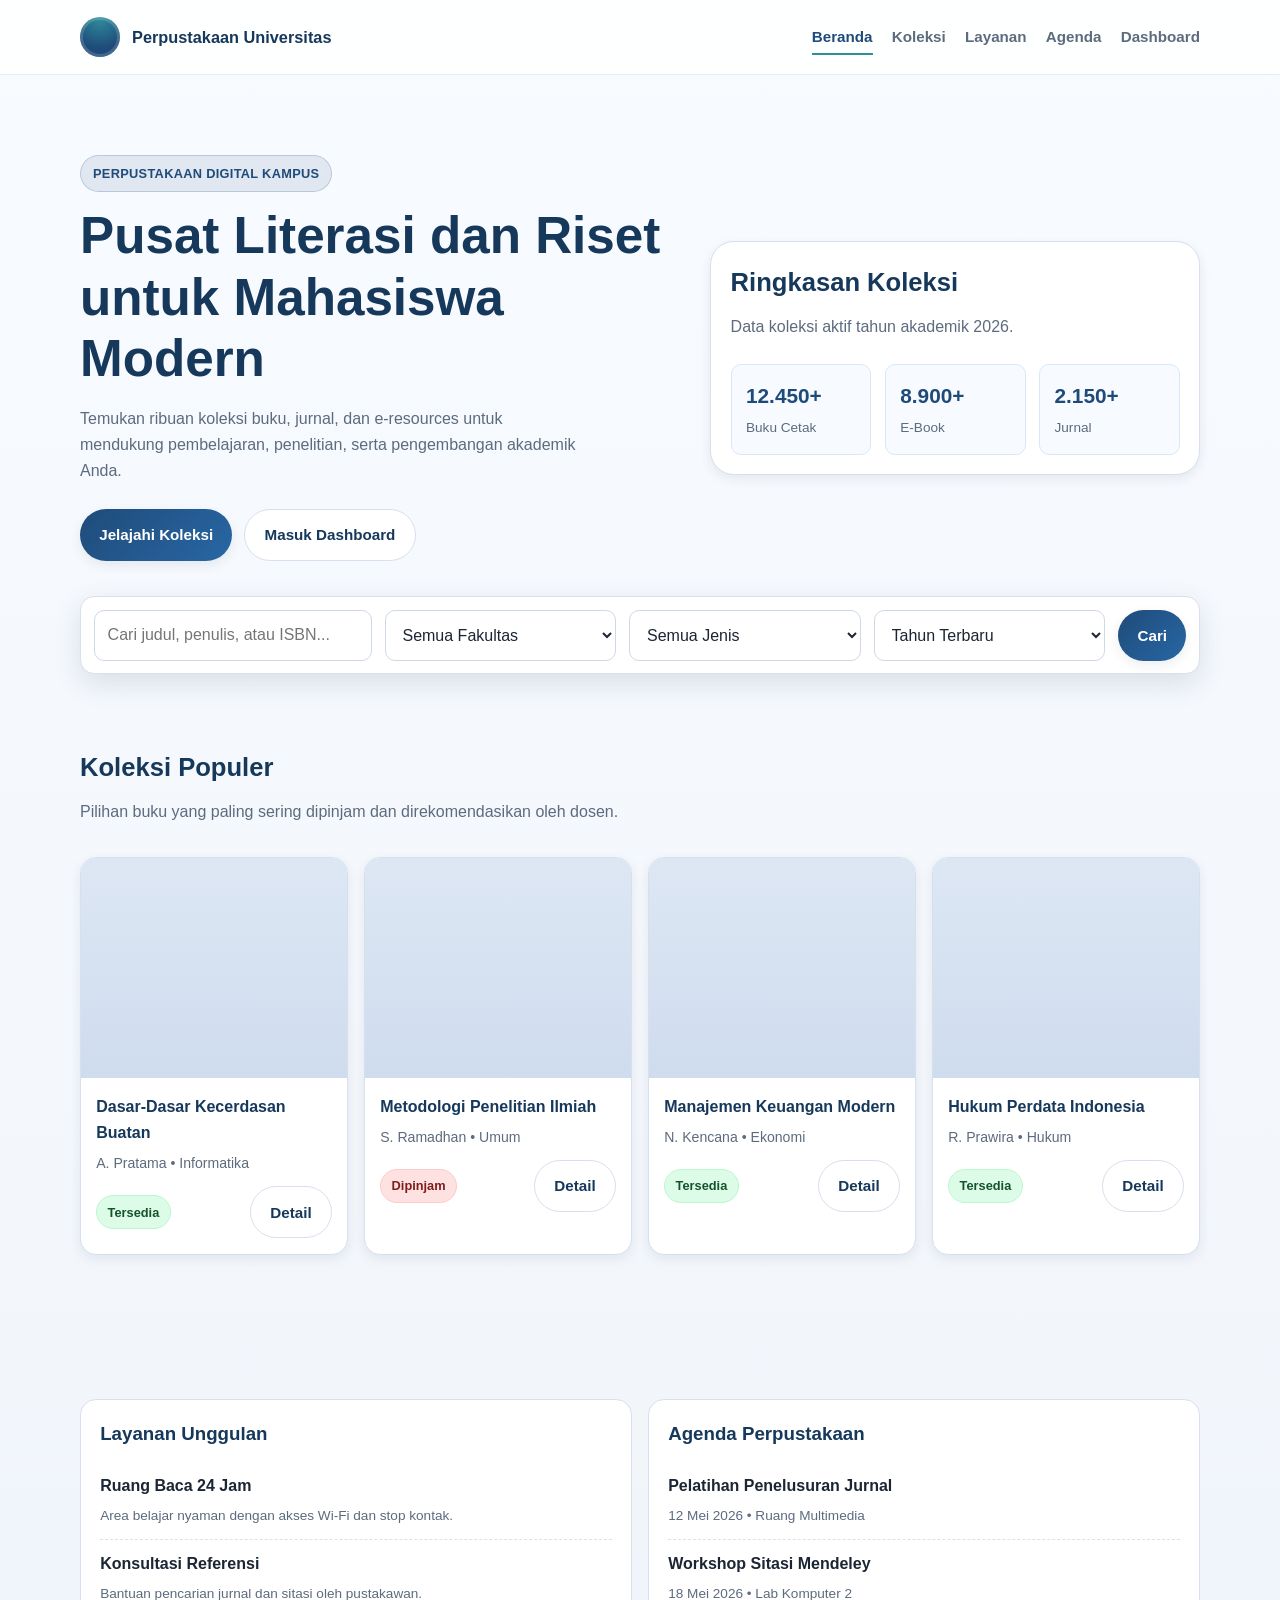
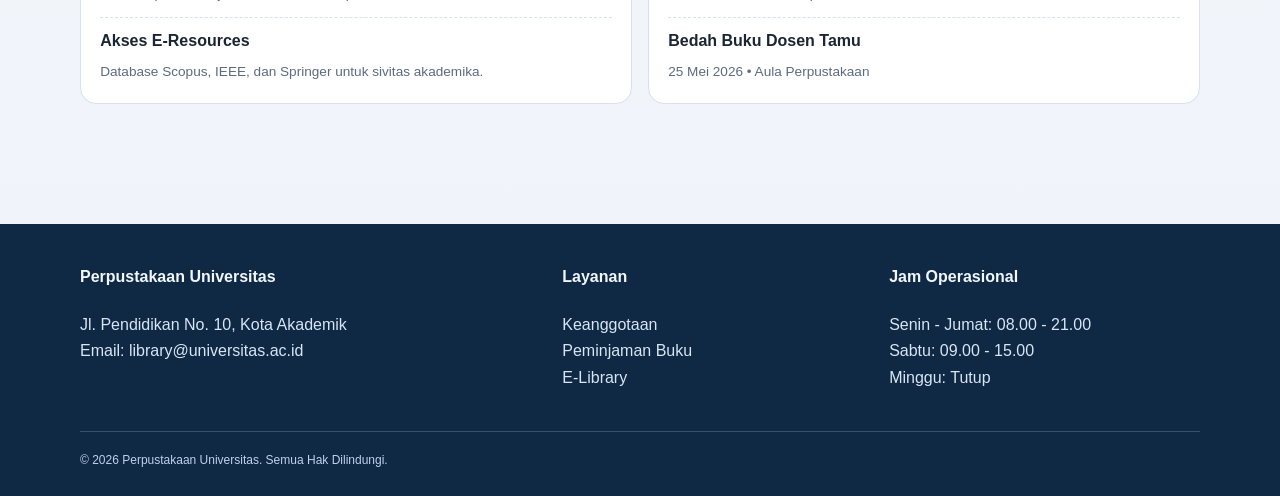
==== index.html @ 9206d067 "dashboard update, index dan style" ====
<!DOCTYPE html>
<html lang="id">
  <head>
    <meta charset="UTF-8" />
    <meta name="viewport" content="width=device-width, initial-scale=1.0" />
    <title>Perpustakaan Universitas - Beranda</title>
    <link rel="stylesheet" href="style.css" />
  </head>
  <body>
    <header class="navbar">
      <div class="container navbar-inner">
        <a href="index.html" class="brand">
          <span class="brand-logo"></span>
          <span>Perpustakaan Universitas</span>
        </a>
        <nav class="nav-links">
          <a class="active" href="index.html">Beranda</a>
          <a href="#koleksi">Koleksi</a>
          <a href="#layanan">Layanan</a>
          <a href="#agenda">Agenda</a>
          <a href="dashboard.html">Dashboard</a>
        </nav>
      </div>
    </header>

    <main>
      <section class="hero">
        <div class="container hero-grid">
          <div>
            <span class="badge">Perpustakaan Digital Kampus</span>
            <h1>Pusat Literasi dan Riset untuk Mahasiswa Modern</h1>
            <p>
              Temukan ribuan koleksi buku, jurnal, dan e-resources untuk mendukung
              pembelajaran, penelitian, serta pengembangan akademik Anda.
            </p>
            <div class="hero-cta">
              <a class="btn btn-primary" href="#koleksi">Jelajahi Koleksi</a>
              <a class="btn btn-secondary" href="dashboard.html">Masuk Dashboard</a>
            </div>
          </div>
          <div class="hero-card">
            <h3 class="section-title">Ringkasan Koleksi</h3>
            <p class="section-subtitle">Data koleksi aktif tahun akademik 2026.</p>
            <div class="stats">
              <div class="stat-item">
                <h4>12.450+</h4>
                <p>Buku Cetak</p>
              </div>
              <div class="stat-item">
                <h4>8.900+</h4>
                <p>E-Book</p>
              </div>
              <div class="stat-item">
                <h4>2.150+</h4>
                <p>Jurnal</p>
              </div>
            </div>
          </div>
        </div>
      </section>

      <section class="search-bar">
        <div class="container">
          <form class="search-panel">
            <input class="input" type="text" placeholder="Cari judul, penulis, atau ISBN..." />
            <select class="select">
              <option>Semua Fakultas</option>
              <option>Teknik</option>
              <option>Ekonomi</option>
              <option>Hukum</option>
            </select>
            <select class="select">
              <option>Semua Jenis</option>
              <option>Buku</option>
              <option>Jurnal</option>
              <option>Skripsi</option>
            </select>
            <select class="select">
              <option>Tahun Terbaru</option>
              <option>2026</option>
              <option>2025</option>
              <option>2024</option>
            </select>
            <button class="btn btn-primary" type="button">Cari</button>
          </form>
        </div>
      </section>

      <section id="koleksi" class="section">
        <div class="container">
          <h2 class="section-title">Koleksi Populer</h2>
          <p class="section-subtitle">
            Pilihan buku yang paling sering dipinjam dan direkomendasikan oleh dosen.
          </p>
          <div class="books-grid">
            <article class="book-card">
              <div class="book-cover"></div>
              <div class="book-body">
                <h3 class="book-title">Dasar-Dasar Kecerdasan Buatan</h3>
                <p class="book-meta">A. Pratama • Informatika</p>
                <div class="book-footer">
                  <span class="availability">Tersedia</span>
                  <a href="#" class="btn btn-secondary">Detail</a>
                </div>
              </div>
            </article>

            <article class="book-card">
              <div class="book-cover"></div>
              <div class="book-body">
                <h3 class="book-title">Metodologi Penelitian Ilmiah</h3>
                <p class="book-meta">S. Ramadhan • Umum</p>
                <div class="book-footer">
                  <span class="availability unavailable">Dipinjam</span>
                  <a href="#" class="btn btn-secondary">Detail</a>
                </div>
              </div>
            </article>

            <article class="book-card">
              <div class="book-cover"></div>
              <div class="book-body">
                <h3 class="book-title">Manajemen Keuangan Modern</h3>
                <p class="book-meta">N. Kencana • Ekonomi</p>
                <div class="book-footer">
                  <span class="availability">Tersedia</span>
                  <a href="#" class="btn btn-secondary">Detail</a>
                </div>
              </div>
            </article>

            <article class="book-card">
              <div class="book-cover"></div>
              <div class="book-body">
                <h3 class="book-title">Hukum Perdata Indonesia</h3>
                <p class="book-meta">R. Prawira • Hukum</p>
                <div class="book-footer">
                  <span class="availability">Tersedia</span>
                  <a href="#" class="btn btn-secondary">Detail</a>
                </div>
              </div>
            </article>
          </div>
        </div>
      </section>

      <section id="layanan" class="section">
        <div class="container panel-grid">
          <article class="panel">
            <h3>Layanan Unggulan</h3>
            <div class="announcement">
              <strong>Ruang Baca 24 Jam</strong>
              <span>Area belajar nyaman dengan akses Wi-Fi dan stop kontak.</span>
            </div>
            <div class="announcement">
              <strong>Konsultasi Referensi</strong>
              <span>Bantuan pencarian jurnal dan sitasi oleh pustakawan.</span>
            </div>
            <div class="announcement">
              <strong>Akses E-Resources</strong>
              <span>Database Scopus, IEEE, dan Springer untuk sivitas akademika.</span>
            </div>
          </article>
          <article id="agenda" class="panel">
            <h3>Agenda Perpustakaan</h3>
            <div class="announcement">
              <strong>Pelatihan Penelusuran Jurnal</strong>
              <span>12 Mei 2026 • Ruang Multimedia</span>
            </div>
            <div class="announcement">
              <strong>Workshop Sitasi Mendeley</strong>
              <span>18 Mei 2026 • Lab Komputer 2</span>
            </div>
            <div class="announcement">
              <strong>Bedah Buku Dosen Tamu</strong>
              <span>25 Mei 2026 • Aula Perpustakaan</span>
            </div>
          </article>
        </div>
      </section>
    </main>

    <footer class="footer">
      <div class="container footer-grid">
        <div>
          <h4>Perpustakaan Universitas</h4>
          <p>
            Jl. Pendidikan No. 10, Kota Akademik<br />
            Email: library@universitas.ac.id
          </p>
        </div>
        <div>
          <h4>Layanan</h4>
          <ul>
            <li><a href="#">Keanggotaan</a></li>
            <li><a href="#">Peminjaman Buku</a></li>
            <li><a href="#">E-Library</a></li>
          </ul>
        </div>
        <div>
          <h4>Jam Operasional</h4>
          <ul>
            <li>Senin - Jumat: 08.00 - 21.00</li>
            <li>Sabtu: 09.00 - 15.00</li>
            <li>Minggu: Tutup</li>
          </ul>
        </div>
      </div>
      <div class="container footer-bottom">
        <small>&copy; 2026 Perpustakaan Universitas. Semua Hak Dilindungi.</small>
      </div>
    </footer>
  </body>
</html>
---- style.css ----
/* =========================================
   University Library Website Theme
   Clean, calm, and modern design system
========================================= */

:root {
  --bg: #f4f7fb;
  --surface: #ffffff;
  --surface-soft: #eef3f9;
  --text: #1b2533;
  --text-muted: #5d6b7e;
  --primary: #1f4b7a;
  --primary-strong: #16385b;
  --accent: #2f8f9d;
  --highlight: #f0b429;
  --success: #2e7d32;
  --danger: #c62828;
  --border: #d7e0ec;
  --shadow-sm: 0 4px 12px rgba(19, 40, 64, 0.08);
  --shadow-md: 0 10px 28px rgba(19, 40, 64, 0.12);
  --radius-sm: 10px;
  --radius-md: 16px;
  --radius-lg: 24px;
  --container: 1120px;
  --spacing: 1rem;
  --font-main: "Inter", "Segoe UI", Roboto, "Helvetica Neue", Arial, sans-serif;
  --font-heading: "Poppins", "Segoe UI", sans-serif;
}

*,
*::before,
*::after {
  box-sizing: border-box;
}

html {
  scroll-behavior: smooth;
}

body {
  margin: 0;
  font-family: var(--font-main);
  color: var(--text);
  background: linear-gradient(180deg, #f8fbff 0%, #f3f7fc 55%, #eef3f9 100%);
  line-height: 1.65;
}

img {
  max-width: 100%;
  display: block;
}

a {
  color: inherit;
  text-decoration: none;
}

ul {
  margin: 0;
  padding: 0;
  list-style: none;
}

.container {
  width: min(100% - 2rem, var(--container));
  margin-inline: auto;
}

/* Utility */
.section {
  padding: 4.5rem 0;
}

.section-title {
  margin: 0 0 0.65rem;
  font-family: var(--font-heading);
  font-size: clamp(1.45rem, 2vw, 2rem);
  color: var(--primary-strong);
}

.section-subtitle {
  margin: 0 0 2rem;
  color: var(--text-muted);
  max-width: 65ch;
}

.badge {
  display: inline-flex;
  align-items: center;
  gap: 0.35rem;
  font-size: 0.8rem;
  font-weight: 700;
  letter-spacing: 0.3px;
  text-transform: uppercase;
  color: var(--primary);
  background: rgba(31, 75, 122, 0.1);
  border: 1px solid rgba(31, 75, 122, 0.2);
  padding: 0.45rem 0.75rem;
  border-radius: 999px;
}

.btn {
  display: inline-flex;
  align-items: center;
  justify-content: center;
  gap: 0.45rem;
  border: 0;
  border-radius: 999px;
  font-weight: 700;
  font-size: 0.95rem;
  cursor: pointer;
  transition: all 0.25s ease;
  padding: 0.78rem 1.2rem;
}

.btn-primary {
  color: #fff;
  background: linear-gradient(135deg, var(--primary), #2867a4);
  box-shadow: var(--shadow-sm);
}

.btn-primary:hover {
  transform: translateY(-1px);
  box-shadow: var(--shadow-md);
}

.btn-secondary {
  color: var(--primary-strong);
  background: #fff;
  border: 1px solid var(--border);
}

.btn-secondary:hover {
  border-color: #b9c9dc;
  background: #f8fbff;
}

/* Header / Navbar */
.navbar {
  position: sticky;
  top: 0;
  z-index: 20;
  background: rgba(255, 255, 255, 0.86);
  backdrop-filter: blur(12px);
  border-bottom: 1px solid rgba(215, 224, 236, 0.65);
}

.navbar-inner {
  min-height: 74px;
  display: flex;
  align-items: center;
  justify-content: space-between;
  gap: 1rem;
}

.brand {
  display: inline-flex;
  align-items: center;
  gap: 0.75rem;
  font-family: var(--font-heading);
  font-weight: 800;
  color: var(--primary-strong);
  font-size: 1.02rem;
}

.brand-logo {
  width: 40px;
  aspect-ratio: 1;
  border-radius: 50%;
  background: radial-gradient(circle at top, #2f8f9d, #1f4b7a 70%);
  box-shadow: inset 0 0 0 3px rgba(255, 255, 255, 0.16);
}

.nav-links {
  display: flex;
  align-items: center;
  gap: 1.2rem;
}

.nav-links a {
  color: var(--text-muted);
  font-weight: 600;
  font-size: 0.95rem;
  position: relative;
  transition: color 0.2s ease;
}

.nav-links a:hover,
.nav-links a.active {
  color: var(--primary);
}

.nav-links a::after {
  content: "";
  position: absolute;
  left: 0;
  bottom: -0.35rem;
  width: 100%;
  height: 2px;
  transform: scaleX(0);
  transform-origin: center;
  background: var(--accent);
  transition: transform 0.25s ease;
}

.nav-links a:hover::after,
.nav-links a.active::after {
  transform: scaleX(1);
}

/* Hero */
.hero {
  padding: 5rem 0 4rem;
}

.hero-grid {
  display: grid;
  grid-template-columns: 1.1fr 0.9fr;
  gap: 2rem;
  align-items: center;
}

.hero h1 {
  margin: 0.8rem 0 1rem;
  font-size: clamp(2rem, 4vw, 3.2rem);
  line-height: 1.2;
  font-family: var(--font-heading);
  color: var(--primary-strong);
}

.hero p {
  margin: 0 0 1.5rem;
  color: var(--text-muted);
  max-width: 56ch;
}

.hero-cta {
  display: flex;
  flex-wrap: wrap;
  gap: 0.75rem;
}

.hero-card {
  background: var(--surface);
  border: 1px solid var(--border);
  border-radius: var(--radius-lg);
  box-shadow: var(--shadow-sm);
  padding: 1.2rem;
}

.stats {
  margin-top: 1rem;
  display: grid;
  grid-template-columns: repeat(3, 1fr);
  gap: 0.85rem;
}

.stat-item {
  background: #f7fbff;
  border: 1px solid #d8e8fa;
  padding: 0.9rem;
  border-radius: var(--radius-sm);
}

.stat-item h4 {
  margin: 0;
  color: var(--primary);
  font-size: 1.3rem;
}

.stat-item p {
  margin: 0.2rem 0 0;
  color: var(--text-muted);
  font-size: 0.85rem;
}

/* Search / Filter */
.search-bar {
  margin-top: -1.8rem;
  position: relative;
  z-index: 4;
}

.search-panel {
  display: grid;
  grid-template-columns: 1.2fr repeat(3, minmax(0, 1fr)) auto;
  gap: 0.8rem;
  background: var(--surface);
  border-radius: 14px;
  border: 1px solid var(--border);
  box-shadow: var(--shadow-md);
  padding: 0.8rem;
}

.input,
.select {
  width: 100%;
  min-height: 44px;
  border: 1px solid #cfd9e6;
  border-radius: 10px;
  background: #fff;
  color: var(--text);
  padding: 0.7rem 0.8rem;
  font: inherit;
}

.input:focus,
.select:focus {
  outline: 2px solid rgba(47, 143, 157, 0.25);
  border-color: var(--accent);
}

/* Book collection cards */
.books-grid {
  display: grid;
  grid-template-columns: repeat(auto-fill, minmax(230px, 1fr));
  gap: 1rem;
}

.book-card {
  background: var(--surface);
  border: 1px solid var(--border);
  border-radius: var(--radius-md);
  overflow: hidden;
  box-shadow: var(--shadow-sm);
  transition: transform 0.25s ease, box-shadow 0.25s ease;
}

.book-card:hover {
  transform: translateY(-4px);
  box-shadow: var(--shadow-md);
}

.book-cover {
  height: 220px;
  background: linear-gradient(180deg, #dde7f4, #cfdcee);
}

.book-body {
  padding: 0.95rem;
}

.book-title {
  margin: 0;
  font-size: 1rem;
  color: var(--primary-strong);
  font-family: var(--font-heading);
}

.book-meta {
  margin: 0.35rem 0 0.7rem;
  color: var(--text-muted);
  font-size: 0.88rem;
}

.book-footer {
  display: flex;
  align-items: center;
  justify-content: space-between;
  gap: 0.5rem;
}

.availability {
  font-size: 0.8rem;
  font-weight: 700;
  color: #14532d;
  background: #dcfce7;
  border: 1px solid #bbf7d0;
  border-radius: 999px;
  padding: 0.35rem 0.65rem;
}

.availability.unavailable {
  color: #7f1d1d;
  background: #fee2e2;
  border-color: #fecaca;
}

/* Announcements / Events */
.panel-grid {
  display: grid;
  grid-template-columns: 1fr 1fr;
  gap: 1rem;
}

.panel {
  background: var(--surface);
  border: 1px solid var(--border);
  border-radius: var(--radius-md);
  padding: 1.2rem;
}

.panel h3 {
  margin: 0 0 0.8rem;
  color: var(--primary-strong);
}

.announcement {
  padding: 0.65rem 0;
  border-bottom: 1px dashed #d8e2ef;
}

.announcement:last-child {
  border-bottom: 0;
  padding-bottom: 0;
}

.announcement strong {
  display: block;
  margin-bottom: 0.2rem;
  color: var(--text);
}

.announcement span {
  font-size: 0.85rem;
  color: var(--text-muted);
}

/* Table style */
.table-wrap {
  overflow-x: auto;
  border-radius: 14px;
  border: 1px solid var(--border);
  background: var(--surface);
}

table {
  width: 100%;
  border-collapse: collapse;
}

th,
td {
  padding: 0.85rem 0.95rem;
  text-align: left;
  border-bottom: 1px solid #e6edf6;
  white-space: nowrap;
}

th {
  font-size: 0.82rem;
  letter-spacing: 0.35px;
  text-transform: uppercase;
  color: #36506f;
  background: #f7fafe;
}

tbody tr:hover {
  background: #f8fbff;
}

/* Form area */
.form-card {
  background: linear-gradient(160deg, #ffffff 10%, #f7fbff 100%);
  border: 1px solid var(--border);
  border-radius: var(--radius-md);
  padding: 1.3rem;
}

.form-grid {
  display: grid;
  grid-template-columns: 1fr 1fr;
  gap: 0.8rem;
}

.form-group {
  display: flex;
  flex-direction: column;
  gap: 0.35rem;
}

label {
  font-size: 0.88rem;
  font-weight: 600;
  color: #395173;
}

textarea.input {
  min-height: 120px;
  resize: vertical;
}

.full {
  grid-column: 1 / -1;
}

/* Footer */
.footer {
  margin-top: 3rem;
  background: #0f2944;
  color: #d8e5f5;
}

.footer-grid {
  display: grid;
  grid-template-columns: 1.2fr 0.8fr 0.8fr;
  gap: 1rem;
  padding: 2.5rem 0;
}

.footer h4 {
  margin-top: 0;
  color: #f2f7ff;
}

.footer a {
  color: #d8e5f5;
}

.footer a:hover {
  color: #ffffff;
}

.footer-bottom {
  border-top: 1px solid rgba(216, 229, 245, 0.2);
  padding: 1rem 0 1.5rem;
  font-size: 0.9rem;
  color: #bdd1ea;
}

/* Responsiveness */
@media (max-width: 992px) {
  .hero-grid,
  .panel-grid,
  .footer-grid {
    grid-template-columns: 1fr;
  }

  .search-panel {
    grid-template-columns: 1fr 1fr;
  }

  .stats {
    grid-template-columns: repeat(3, minmax(0, 1fr));
  }
}

@media (max-width: 768px) {
  .navbar-inner {
    min-height: 66px;
  }

  .nav-links {
    gap: 0.8rem;
    flex-wrap: wrap;
    justify-content: flex-end;
  }

  .hero {
    padding: 4rem 0 3rem;
  }

  .search-bar {
    margin-top: -1rem;
  }

  .search-panel,
  .form-grid {
    grid-template-columns: 1fr;
  }

  .stats {
    grid-template-columns: 1fr 1fr;
  }
}

@media (max-width: 480px) {
  .container {
    width: min(100% - 1.2rem, var(--container));
  }

  .section {
    padding: 3.5rem 0;
  }

  .hero h1 {
    font-size: 1.7rem;
  }

  .stats {
    grid-template-columns: 1fr;
  }
}
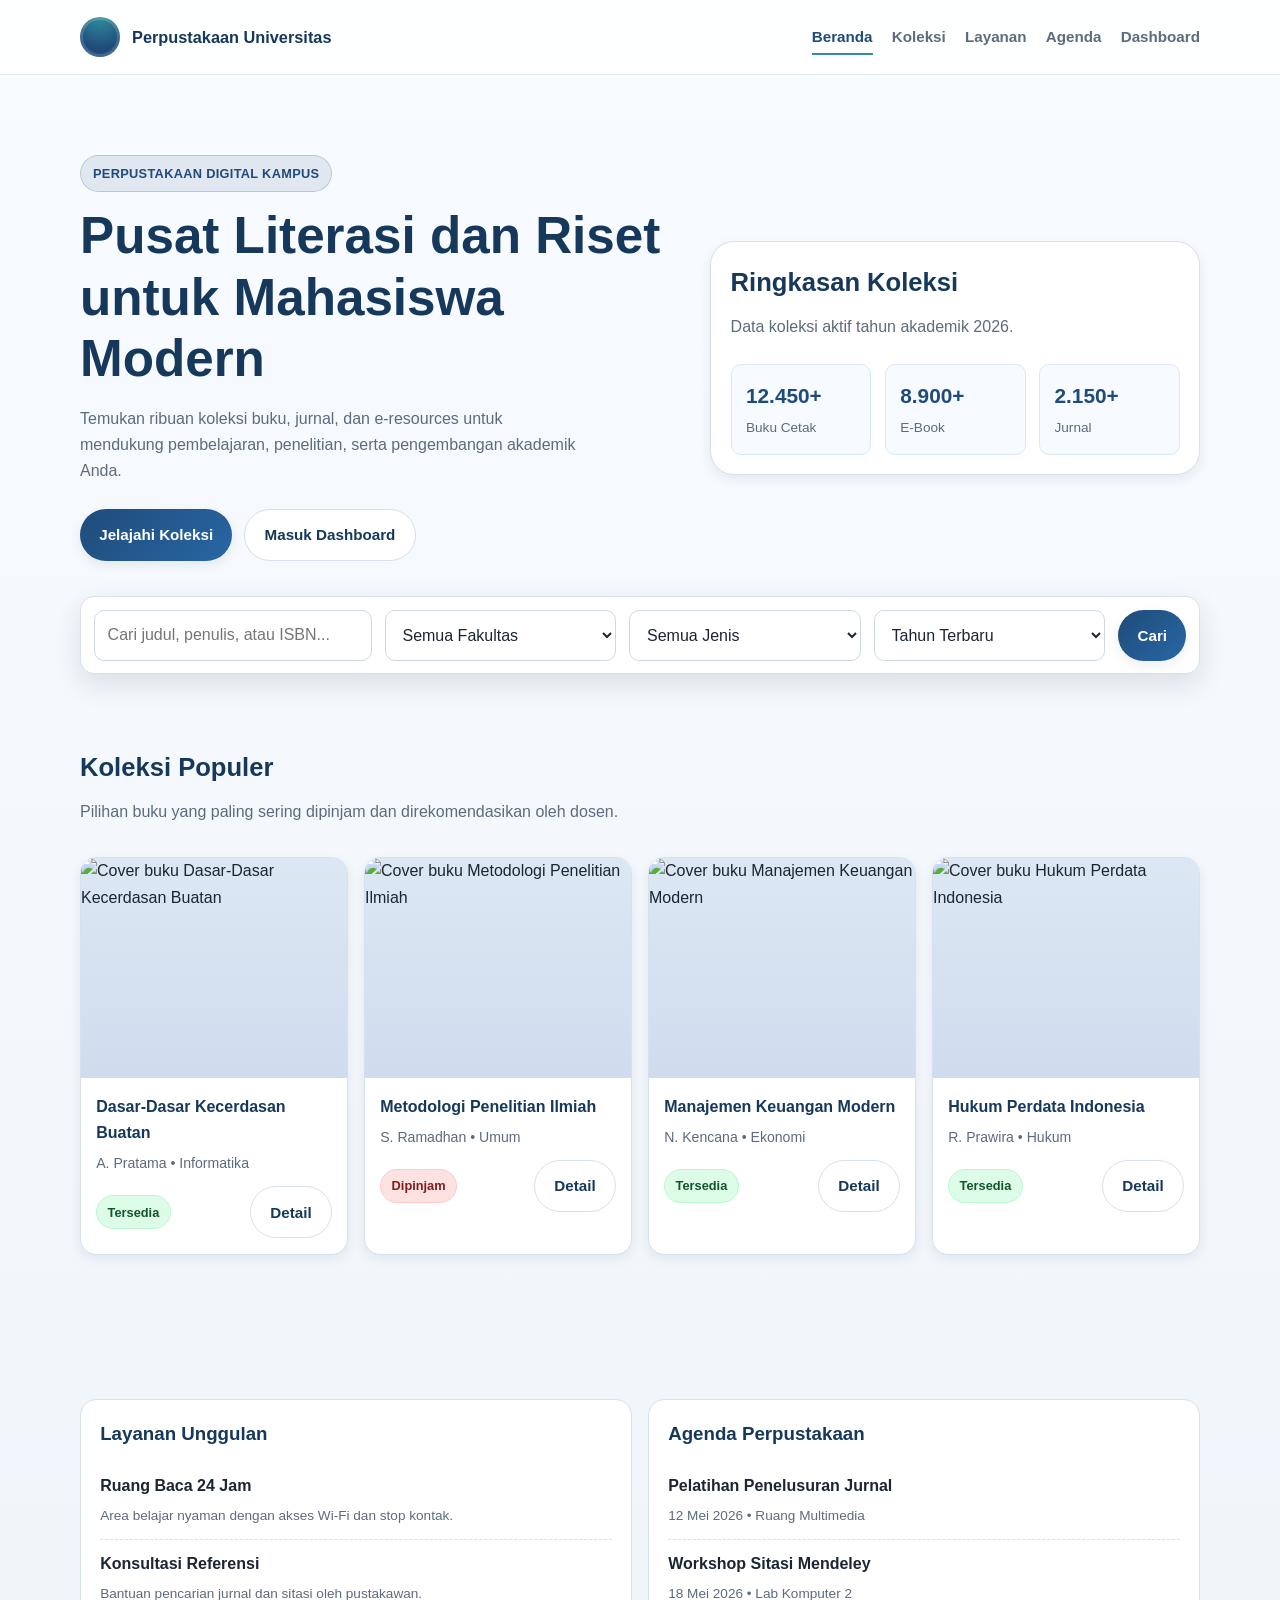
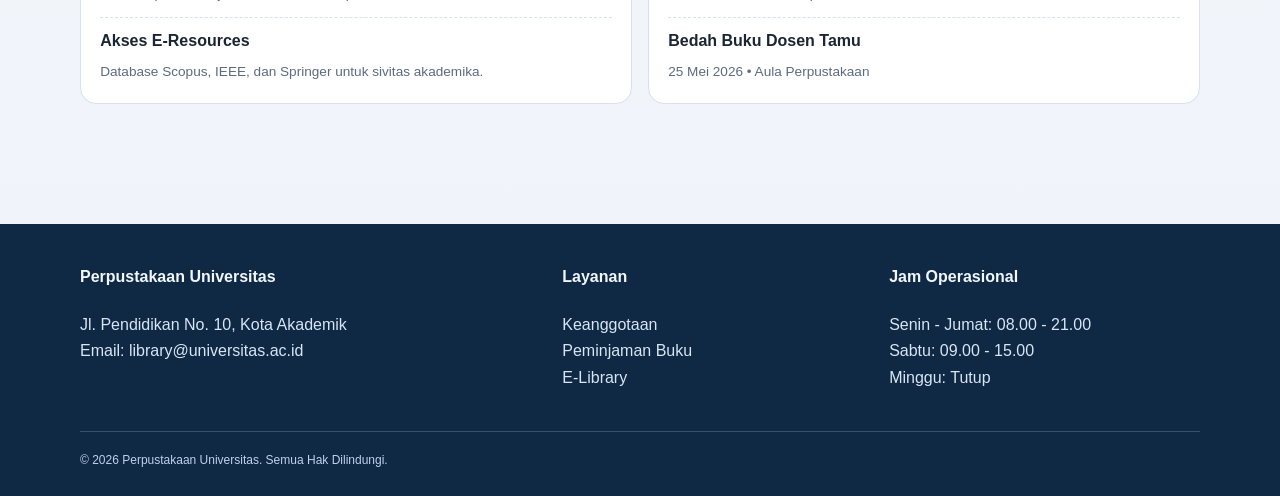
==== commit 69c6d75b: "Update dashboard, index, style" ====
--- a/index.html
+++ b/index.html
@@ -94,7 +94,12 @@
           </p>
           <div class="books-grid">
             <article class="book-card">
-              <div class="book-cover"></div>
+              <div class="book-cover">
+                <img
+                  src="https://images.unsplash.com/photo-1481627834876-b7833e8f5570?auto=format&fit=crop&w=600&q=80"
+                  alt="Cover buku Dasar-Dasar Kecerdasan Buatan"
+                />
+              </div>
               <div class="book-body">
                 <h3 class="book-title">Dasar-Dasar Kecerdasan Buatan</h3>
                 <p class="book-meta">A. Pratama • Informatika</p>
@@ -106,7 +111,12 @@
             </article>
 
             <article class="book-card">
-              <div class="book-cover"></div>
+              <div class="book-cover">
+                <img
+                  src="https://images.unsplash.com/photo-1512820790803-83ca734da794?auto=format&fit=crop&w=600&q=80"
+                  alt="Cover buku Metodologi Penelitian Ilmiah"
+                />
+              </div>
               <div class="book-body">
                 <h3 class="book-title">Metodologi Penelitian Ilmiah</h3>
                 <p class="book-meta">S. Ramadhan • Umum</p>
@@ -118,7 +128,12 @@
             </article>
 
             <article class="book-card">
-              <div class="book-cover"></div>
+              <div class="book-cover">
+                <img
+                  src="https://images.unsplash.com/photo-1495446815901-a7297e633e8d?auto=format&fit=crop&w=600&q=80"
+                  alt="Cover buku Manajemen Keuangan Modern"
+                />
+              </div>
               <div class="book-body">
                 <h3 class="book-title">Manajemen Keuangan Modern</h3>
                 <p class="book-meta">N. Kencana • Ekonomi</p>
@@ -130,7 +145,12 @@
             </article>
 
             <article class="book-card">
-              <div class="book-cover"></div>
+              <div class="book-cover">
+                <img
+                  src="https://images.unsplash.com/photo-1473755504818-b72b6dfdc226?auto=format&fit=crop&w=600&q=80"
+                  alt="Cover buku Hukum Perdata Indonesia"
+                />
+              </div>
               <div class="book-body">
                 <h3 class="book-title">Hukum Perdata Indonesia</h3>
                 <p class="book-meta">R. Prawira • Hukum</p>
--- a/style.css
+++ b/style.css
@@ -336,6 +336,12 @@
   background: linear-gradient(180deg, #dde7f4, #cfdcee);
 }
 
+.book-cover img {
+  width: 100%;
+  height: 100%;
+  object-fit: cover;
+}
+
 .book-body {
   padding: 0.95rem;
 }
@@ -484,6 +490,10 @@
   grid-column: 1 / -1;
 }
 
+.stack-top {
+  margin-top: 1rem;
+}
+
 /* Footer */
 .footer {
   margin-top: 3rem;
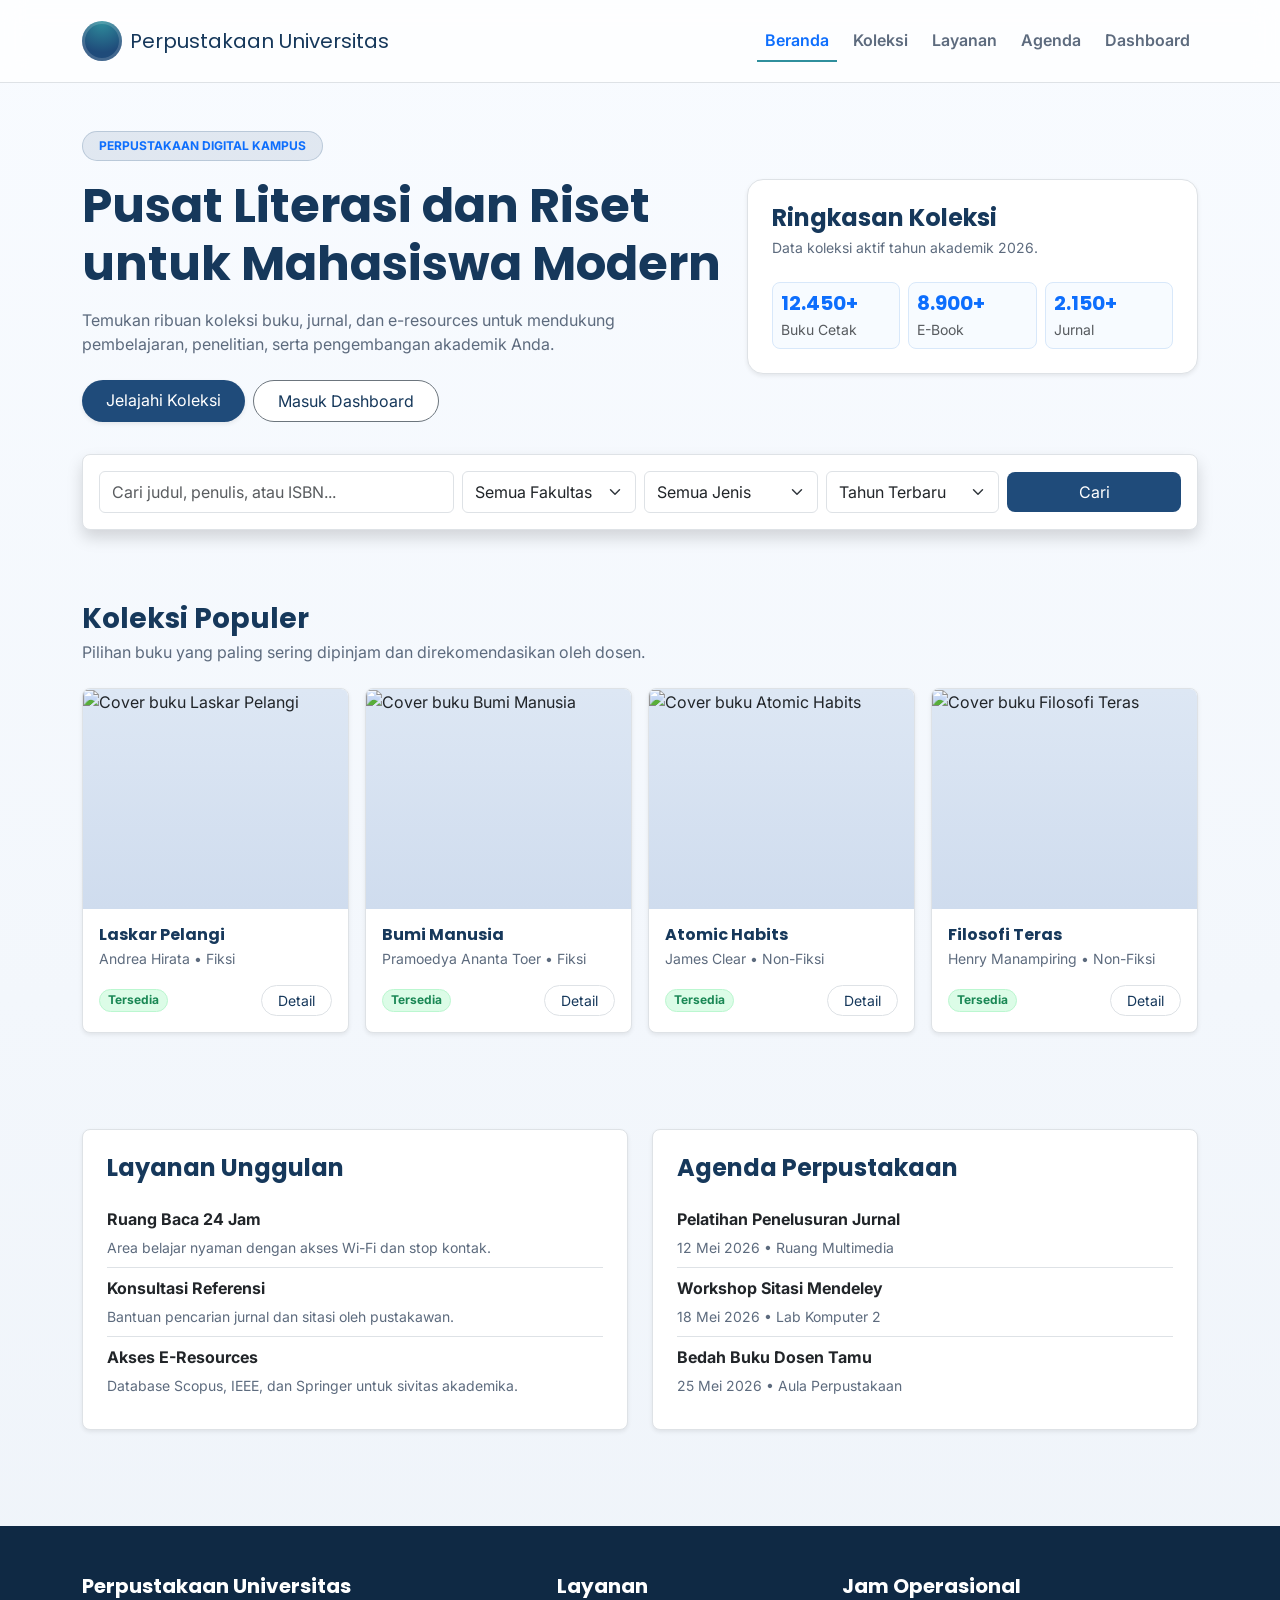
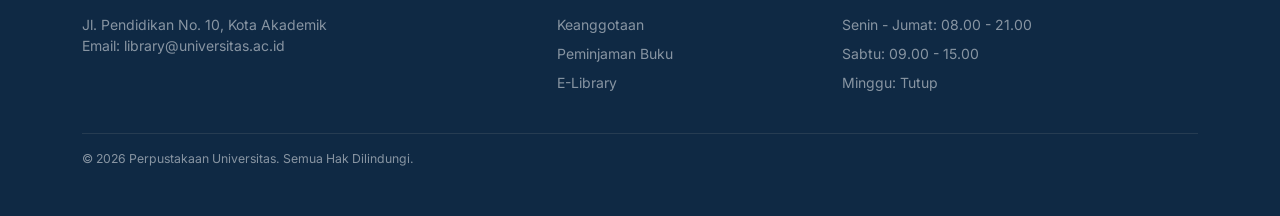
==== commit ffbd0ef0: "update dashboard dan index" ====
--- a/index.html
+++ b/index.html
@@ -1,234 +1,323 @@
 <!DOCTYPE html>
 <html lang="id">
-  <head>
-    <meta charset="UTF-8" />
-    <meta name="viewport" content="width=device-width, initial-scale=1.0" />
-    <title>Perpustakaan Universitas - Beranda</title>
-    <link rel="stylesheet" href="style.css" />
-  </head>
-  <body>
-    <header class="navbar">
-      <div class="container navbar-inner">
-        <a href="index.html" class="brand">
-          <span class="brand-logo"></span>
-          <span>Perpustakaan Universitas</span>
-        </a>
-        <nav class="nav-links">
-          <a class="active" href="index.html">Beranda</a>
-          <a href="#koleksi">Koleksi</a>
-          <a href="#layanan">Layanan</a>
-          <a href="#agenda">Agenda</a>
-          <a href="dashboard.html">Dashboard</a>
+
+<head>
+  <meta charset="UTF-8" />
+  <meta name="viewport" content="width=device-width, initial-scale=1.0" />
+  <title>Perpustakaan Universitas - Beranda</title>
+  <link href="https://cdn.jsdelivr.net/npm/bootstrap@5.3.3/dist/css/bootstrap.min.css" rel="stylesheet" />
+  <link href="https://fonts.googleapis.com/css2?family=Inter:wght@400;600;700&family=Poppins:wght@600;800&display=swap"
+    rel="stylesheet" />
+  <style>
+    :root {
+      --bs-primary: #1f4b7a;
+      --bs-primary-hover: #16385b;
+      --bs-font-sans-serif: "Inter", sans-serif;
+      --bs-body-font-family: var(--bs-font-sans-serif);
+    }
+
+    body {
+      background: linear-gradient(180deg, #f8fbff 0%, #f3f7fc 55%, #eef3f9 100%);
+    }
+
+    h1,
+    h2,
+    h3,
+    h4,
+    .navbar-brand {
+      font-family: 'Poppins', sans-serif;
+    }
+
+    .brand-logo {
+      width: 40px;
+      aspect-ratio: 1;
+      border-radius: 50%;
+      background: radial-gradient(circle at top, #2f8f9d, #1f4b7a 70%);
+      box-shadow: inset 0 0 0 3px rgba(255, 255, 255, 0.16);
+    }
+
+    .bg-primary-custom {
+      background-color: #1f4b7a !important;
+    }
+
+    .text-primary-custom {
+      color: #16385b !important;
+    }
+
+    .text-muted-custom {
+      color: #5d6b7e !important;
+    }
+
+    .nav-link.active {
+      border-bottom: 2px solid #2f8f9d;
+    }
+  </style>
+</head>
+
+<body>
+  <header class="navbar navbar-expand-md sticky-top bg-white bg-opacity-75 border-bottom navbar-light"
+    style="backdrop-filter: blur(12px);">
+    <div class="container py-2">
+      <a href="index.html" class="navbar-brand d-flex align-items-center gap-2 fw-800 text-primary-custom">
+        <span class="brand-logo d-inline-block"></span>
+        <span>Perpustakaan Universitas</span>
+      </a>
+      <button class="navbar-toggler" type="button" data-bs-toggle="collapse" data-bs-target="#navbarNav">
+        <span class="navbar-toggler-icon"></span>
+      </button>
+      <div class="collapse navbar-collapse justify-content-end" id="navbarNav">
+        <nav class="navbar-nav gap-2 fw-semibold text-end">
+          <a class="nav-link active text-primary" href="index.html">Beranda</a>
+          <a class="nav-link text-muted-custom" href="#koleksi">Koleksi</a>
+          <a class="nav-link text-muted-custom" href="#layanan">Layanan</a>
+          <a class="nav-link text-muted-custom" href="#agenda">Agenda</a>
+          <a class="nav-link text-muted-custom" href="dashboard.html">Dashboard</a>
         </nav>
       </div>
-    </header>
-
-    <main>
-      <section class="hero">
-        <div class="container hero-grid">
-          <div>
-            <span class="badge">Perpustakaan Digital Kampus</span>
-            <h1>Pusat Literasi dan Riset untuk Mahasiswa Modern</h1>
-            <p>
+    </div>
+  </header>
+
+  <main>
+    <section class="hero py-5">
+      <div class="container">
+        <div class="row align-items-center g-4">
+          <div class="col-lg-7">
+            <span class="badge rounded-pill text-uppercase text-primary px-3 py-2 border mb-3"
+              style="background: rgba(31, 75, 122, 0.1); border-color: rgba(31, 75, 122, 0.2) !important;">
+              Perpustakaan Digital Kampus
+            </span>
+            <h1 class="display-5 fw-bold text-primary-custom mb-3">Pusat Literasi dan Riset untuk Mahasiswa Modern</h1>
+            <p class="text-muted-custom mb-4" style="max-width: 56ch;">
               Temukan ribuan koleksi buku, jurnal, dan e-resources untuk mendukung
               pembelajaran, penelitian, serta pengembangan akademik Anda.
             </p>
-            <div class="hero-cta">
-              <a class="btn btn-primary" href="#koleksi">Jelajahi Koleksi</a>
-              <a class="btn btn-secondary" href="dashboard.html">Masuk Dashboard</a>
-            </div>
-          </div>
-          <div class="hero-card">
-            <h3 class="section-title">Ringkasan Koleksi</h3>
-            <p class="section-subtitle">Data koleksi aktif tahun akademik 2026.</p>
-            <div class="stats">
-              <div class="stat-item">
-                <h4>12.450+</h4>
-                <p>Buku Cetak</p>
-              </div>
-              <div class="stat-item">
-                <h4>8.900+</h4>
-                <p>E-Book</p>
-              </div>
-              <div class="stat-item">
-                <h4>2.150+</h4>
-                <p>Jurnal</p>
-              </div>
-            </div>
-          </div>
-        </div>
-      </section>
-
-      <section class="search-bar">
-        <div class="container">
-          <form class="search-panel">
-            <input class="input" type="text" placeholder="Cari judul, penulis, atau ISBN..." />
-            <select class="select">
-              <option>Semua Fakultas</option>
-              <option>Teknik</option>
-              <option>Ekonomi</option>
-              <option>Hukum</option>
-            </select>
-            <select class="select">
-              <option>Semua Jenis</option>
-              <option>Buku</option>
-              <option>Jurnal</option>
-              <option>Skripsi</option>
-            </select>
-            <select class="select">
-              <option>Tahun Terbaru</option>
-              <option>2026</option>
-              <option>2025</option>
-              <option>2024</option>
-            </select>
-            <button class="btn btn-primary" type="button">Cari</button>
-          </form>
-        </div>
-      </section>
-
-      <section id="koleksi" class="section">
-        <div class="container">
-          <h2 class="section-title">Koleksi Populer</h2>
-          <p class="section-subtitle">
-            Pilihan buku yang paling sering dipinjam dan direkomendasikan oleh dosen.
-          </p>
-          <div class="books-grid">
-            <article class="book-card">
-              <div class="book-cover">
-                <img
+            <div class="d-flex flex-wrap gap-2">
+              <a class="btn btn-primary bg-primary-custom border-0 rounded-pill px-4 py-2 shadow-sm"
+                href="#koleksi">Jelajahi Koleksi</a>
+              <a class="btn btn-outline-secondary rounded-pill px-4 py-2 bg-white text-primary-custom"
+                href="dashboard.html">Masuk Dashboard</a>
+            </div>
+          </div>
+          <div class="col-lg-5">
+            <div class="card p-4 rounded-4 shadow-sm border">
+              <h3 class="h4 text-primary-custom fw-bold mb-1">Ringkasan Koleksi</h3>
+              <p class="small text-muted-custom mb-4">Data koleksi aktif tahun akademik 2026.</p>
+              <div class="row g-2 text-center">
+                <div class="col-4">
+                  <div class="p-2 border rounded-3 text-start"
+                    style="background: #f7fbff; border-color: #d8e8fa !important;">
+                    <h4 class="h5 fw-bold mb-1 text-primary">12.450+</h4>
+                    <p class="small text-muted mb-0">Buku Cetak</p>
+                  </div>
+                </div>
+                <div class="col-4">
+                  <div class="p-2 border rounded-3 text-start"
+                    style="background: #f7fbff; border-color: #d8e8fa !important;">
+                    <h4 class="h5 fw-bold mb-1 text-primary">8.900+</h4>
+                    <p class="small text-muted mb-0">E-Book</p>
+                  </div>
+                </div>
+                <div class="col-4">
+                  <div class="p-2 border rounded-3 text-start"
+                    style="background: #f7fbff; border-color: #d8e8fa !important;">
+                    <h4 class="h5 fw-bold mb-1 text-primary">2.150+</h4>
+                    <p class="small text-muted mb-0">Jurnal</p>
+                  </div>
+                </div>
+              </div>
+            </div>
+          </div>
+        </div>
+      </div>
+    </section>
+
+    <section class="search-bar position-relative" style="z-index: 4; margin-top: -1rem;">
+      <div class="container">
+        <form class="card p-3 shadow rounded-3 border">
+          <div class="row g-2 align-items-center">
+            <div class="col-md-4 col-12">
+              <input class="form-control py-2" type="text" placeholder="Cari judul, penulis, atau ISBN..." />
+            </div>
+            <div class="col-md-2 col-6">
+              <select class="form-select py-2">
+                <option>Semua Fakultas</option>
+                <option>Teknik</option>
+                <option>Ekonomi</option>
+                <option>Hukum</option>
+              </select>
+            </div>
+            <div class="col-md-2 col-6">
+              <select class="form-select py-2">
+                <option>Semua Jenis</option>
+                <option>Buku</option>
+                <option>Jurnal</option>
+                <option>Skripsi</option>
+              </select>
+            </div>
+            <div class="col-md-2 col-6">
+              <select class="form-select py-2">
+                <option>Tahun Terbaru</option>
+                <option>2026</option>
+                <option>2025</option>
+                <option>2024</option>
+              </select>
+            </div>
+            <div class="col-md-2 col-6 d-grid">
+              <button class="btn btn-primary bg-primary-custom border-0 py-2 rounded-3" type="button">Cari</button>
+            </div>
+          </div>
+        </form>
+      </div>
+    </section>
+
+    <section id="koleksi" class="py-5 mt-4">
+      <div class="container">
+        <h2 class="h3 fw-bold text-primary-custom mb-1">Koleksi Populer</h2>
+        <p class="text-muted-custom mb-4" style="max-width: 65ch;">
+          Pilihan buku yang paling sering dipinjam dan direkomendasikan oleh dosen.
+        </p>
+        <div class="row row-cols-1 row-cols-sm-2 row-cols-md-3 row-cols-lg-4 g-3" id="tempat-buku">
+          <div class="col">
+            <article class="card h-100 shadow-sm border rounded-3 overflow-hidden book-card-hover">
+              <div style="height: 220px; background: linear-gradient(180deg, #dde7f4, #cfdcee);">
+                <img class="w-100 h-100 object-fit-cover"
                   src="https://images.unsplash.com/photo-1481627834876-b7833e8f5570?auto=format&fit=crop&w=600&q=80"
-                  alt="Cover buku Dasar-Dasar Kecerdasan Buatan"
-                />
-              </div>
-              <div class="book-body">
-                <h3 class="book-title">Dasar-Dasar Kecerdasan Buatan</h3>
-                <p class="book-meta">A. Pratama • Informatika</p>
-                <div class="book-footer">
-                  <span class="availability">Tersedia</span>
-                  <a href="#" class="btn btn-secondary">Detail</a>
+                  alt="Cover buku Dasar-Dasar Kecerdasan Buatan" />
+              </div>
+              <div class="card-body p-3 d-flex flex-column justify-content-between">
+                <div>
+                  <h3 class="h6 card-title fw-bold text-primary-custom mb-1">Dasar-Dasar Kecerdasan Buatan</h3>
+                  <p class="small text-muted-custom mb-3">A. Pratama • Informatika</p>
+                </div>
+                <div class="d-flex align-items-center justify-content-between">
+                  <span class="badge text-success rounded-pill px-2.5 py-1.5"
+                    style="background: #dcfce7; border: 1px solid #bbf7d0;">Tersedia</span>
+                  <a href="#"
+                    class="btn btn-sm btn-outline-secondary rounded-pill bg-white text-primary-custom border px-3">Detail</a>
                 </div>
               </div>
             </article>
-
-            <article class="book-card">
-              <div class="book-cover">
-                <img
-                  src="https://images.unsplash.com/photo-1512820790803-83ca734da794?auto=format&fit=crop&w=600&q=80"
-                  alt="Cover buku Metodologi Penelitian Ilmiah"
-                />
-              </div>
-              <div class="book-body">
-                <h3 class="book-title">Metodologi Penelitian Ilmiah</h3>
-                <p class="book-meta">S. Ramadhan • Umum</p>
-                <div class="book-footer">
-                  <span class="availability unavailable">Dipinjam</span>
-                  <a href="#" class="btn btn-secondary">Detail</a>
-                </div>
+          </div>
+        </div>
+      </div>
+    </section>
+
+    <section id="layanan" class="py-5">
+      <div class="container">
+        <div class="row g-4">
+          <div class="col-md-6">
+            <article class="card p-4 h-100 shadow-sm border rounded-3">
+              <h3 class="h4 fw-bold text-primary-custom mb-3">Layanan Unggulan</h3>
+              <div class="py-2 border-bottom border-dashed">
+                <strong class="d-block text-dark mb-1">Ruang Baca 24 Jam</strong>
+                <span class="small text-muted-custom">Area belajar nyaman dengan akses Wi-Fi dan stop kontak.</span>
+              </div>
+              <div class="py-2 border-bottom border-dashed">
+                <strong class="d-block text-dark mb-1">Konsultasi Referensi</strong>
+                <span class="small text-muted-custom">Bantuan pencarian jurnal dan sitasi oleh pustakawan.</span>
+              </div>
+              <div class="py-2">
+                <strong class="d-block text-dark mb-1">Akses E-Resources</strong>
+                <span class="small text-muted-custom">Database Scopus, IEEE, dan Springer untuk sivitas
+                  akademika.</span>
               </div>
             </article>
-
-            <article class="book-card">
-              <div class="book-cover">
-                <img
-                  src="https://images.unsplash.com/photo-1495446815901-a7297e633e8d?auto=format&fit=crop&w=600&q=80"
-                  alt="Cover buku Manajemen Keuangan Modern"
-                />
-              </div>
-              <div class="book-body">
-                <h3 class="book-title">Manajemen Keuangan Modern</h3>
-                <p class="book-meta">N. Kencana • Ekonomi</p>
-                <div class="book-footer">
-                  <span class="availability">Tersedia</span>
-                  <a href="#" class="btn btn-secondary">Detail</a>
-                </div>
+          </div>
+
+          <div class="col-md-6" id="agenda">
+            <article class="card p-4 h-100 shadow-sm border rounded-3">
+              <h3 class="h4 fw-bold text-primary-custom mb-3">Agenda Perpustakaan</h3>
+              <div class="py-2 border-bottom border-dashed">
+                <strong class="d-block text-dark mb-1">Pelatihan Penelusuran Jurnal</strong>
+                <span class="small text-muted-custom">12 Mei 2026 • Ruang Multimedia</span>
+              </div>
+              <div class="py-2 border-bottom border-dashed">
+                <strong class="d-block text-dark mb-1">Workshop Sitasi Mendeley</strong>
+                <span class="small text-muted-custom">18 Mei 2026 • Lab Komputer 2</span>
+              </div>
+              <div class="py-2">
+                <strong class="d-block text-dark mb-1">Bedah Buku Dosen Tamu</strong>
+                <span class="small text-muted-custom">25 Mei 2026 • Aula Perpustakaan</span>
               </div>
             </article>
-
-            <article class="book-card">
-              <div class="book-cover">
-                <img
-                  src="https://images.unsplash.com/photo-1473755504818-b72b6dfdc226?auto=format&fit=crop&w=600&q=80"
-                  alt="Cover buku Hukum Perdata Indonesia"
-                />
-              </div>
-              <div class="book-body">
-                <h3 class="book-title">Hukum Perdata Indonesia</h3>
-                <p class="book-meta">R. Prawira • Hukum</p>
-                <div class="book-footer">
-                  <span class="availability">Tersedia</span>
-                  <a href="#" class="btn btn-secondary">Detail</a>
-                </div>
-              </div>
-            </article>
-          </div>
-        </div>
-      </section>
-
-      <section id="layanan" class="section">
-        <div class="container panel-grid">
-          <article class="panel">
-            <h3>Layanan Unggulan</h3>
-            <div class="announcement">
-              <strong>Ruang Baca 24 Jam</strong>
-              <span>Area belajar nyaman dengan akses Wi-Fi dan stop kontak.</span>
-            </div>
-            <div class="announcement">
-              <strong>Konsultasi Referensi</strong>
-              <span>Bantuan pencarian jurnal dan sitasi oleh pustakawan.</span>
-            </div>
-            <div class="announcement">
-              <strong>Akses E-Resources</strong>
-              <span>Database Scopus, IEEE, dan Springer untuk sivitas akademika.</span>
-            </div>
-          </article>
-          <article id="agenda" class="panel">
-            <h3>Agenda Perpustakaan</h3>
-            <div class="announcement">
-              <strong>Pelatihan Penelusuran Jurnal</strong>
-              <span>12 Mei 2026 • Ruang Multimedia</span>
-            </div>
-            <div class="announcement">
-              <strong>Workshop Sitasi Mendeley</strong>
-              <span>18 Mei 2026 • Lab Komputer 2</span>
-            </div>
-            <div class="announcement">
-              <strong>Bedah Buku Dosen Tamu</strong>
-              <span>25 Mei 2026 • Aula Perpustakaan</span>
-            </div>
-          </article>
-        </div>
-      </section>
-    </main>
-
-    <footer class="footer">
-      <div class="container footer-grid">
-        <div>
-          <h4>Perpustakaan Universitas</h4>
-          <p>
+          </div>
+        </div>
+      </div>
+    </section>
+  </main>
+
+  <footer class="footer bg-dark text-white-50 mt-5" style="background-color: #0f2944 !important;">
+    <div class="container py-5">
+      <div class="row g-4">
+        <div class="col-md-5">
+          <h4 class="h5 text-white fw-bold mb-3">Perpustakaan Universitas</h4>
+          <p class="small lh-base">
             Jl. Pendidikan No. 10, Kota Akademik<br />
             Email: library@universitas.ac.id
           </p>
         </div>
-        <div>
-          <h4>Layanan</h4>
-          <ul>
-            <li><a href="#">Keanggotaan</a></li>
-            <li><a href="#">Peminjaman Buku</a></li>
-            <li><a href="#">E-Library</a></li>
+        <div class="col-md-3">
+          <h4 class="h5 text-white fw-bold mb-3">Layanan</h4>
+          <ul class="list-unstyled d-flex flex-column gap-2 small">
+            <li><a href="#" class="text-white-50 text-decoration-none hover-white">Keanggotaan</a></li>
+            <li><a href="#" class="text-white-50 text-decoration-none hover-white">Peminjaman Buku</a></li>
+            <li><a href="#" class="text-white-50 text-decoration-none hover-white">E-Library</a></li>
           </ul>
         </div>
-        <div>
-          <h4>Jam Operasional</h4>
-          <ul>
+        <div class="col-md-4">
+          <h4 class="h5 text-white fw-bold mb-3">Jam Operasional</h4>
+          <ul class="list-unstyled d-flex flex-column gap-2 small">
             <li>Senin - Jumat: 08.00 - 21.00</li>
             <li>Sabtu: 09.00 - 15.00</li>
             <li>Minggu: Tutup</li>
           </ul>
         </div>
       </div>
-      <div class="container footer-bottom">
+      <hr class="mt-4 mb-3 border-secondary" />
+      <div class="d-flex justify-content-between small text-white-50">
         <small>&copy; 2026 Perpustakaan Universitas. Semua Hak Dilindungi.</small>
       </div>
-    </footer>
-  </body>
-</html>
+    </div>
+  </footer>
+  <script src="https://cdn.jsdelivr.net/npm/bootstrap@5.3.3/dist/js/bootstrap.bundle.min.js"></script>
+  <script src="./data/buku.js"></script>
+  <script src="./data/anggota.js"></script>
+  <script src="./data/peminjaman.js"></script>
+  <script>
+    const tempatBuku = document.getElementById('tempat-buku');
+
+    function tampilkanBuku(buku) {
+      let listCardBuku = '';
+
+      buku.forEach((buku) => {
+        const badgeStatus = buku.ketersediaan
+          ? `<span class="badge text-success rounded-pill px-2.5 py-1.5" style="background: #dcfce7; border: 1px solid #bbf7d0;">Tersedia</span>`
+          : `<span class="badge text-danger rounded-pill px-2.5 py-1.5" style="background: #fee2e2; border: 1px solid #fecaca;">Tidak Tersedia</span>`;
+
+        listCardBuku += `
+            <div class="col">
+              <article class="card h-100 shadow-sm border rounded-3 overflow-hidden">
+                <div style="height: 220px; background: linear-gradient(180deg, #dde7f4, #cfdcee);">
+                  <img class="w-100 h-100 object-fit-cover" src="${buku.gambar}" alt="Cover buku ${buku.judul}" />
+                </div>
+                <div class="card-body p-3 d-flex flex-column justify-content-between">
+                  <div>
+                    <h3 class="h6 card-title fw-bold text-primary-custom mb-1">${buku.judul}</h3>
+                    <p class="small text-muted-custom mb-3">${buku.penulis} • ${buku.kategori}</p>
+                  </div>
+                  <div class="d-flex align-items-center justify-content-between">
+                    ${badgeStatus}
+                    <a href="#" class="btn btn-sm btn-outline-secondary rounded-pill bg-white text-primary-custom border px-3">Detail</a>
+                  </div>
+                </div>
+              </article>
+            </div>
+          `;
+      });
+      tempatBuku.innerHTML = listCardBuku;
+    } 
+    tampilkanBuku(buku.slice(0,4));
+  </script>
+</body>
+
+</html>
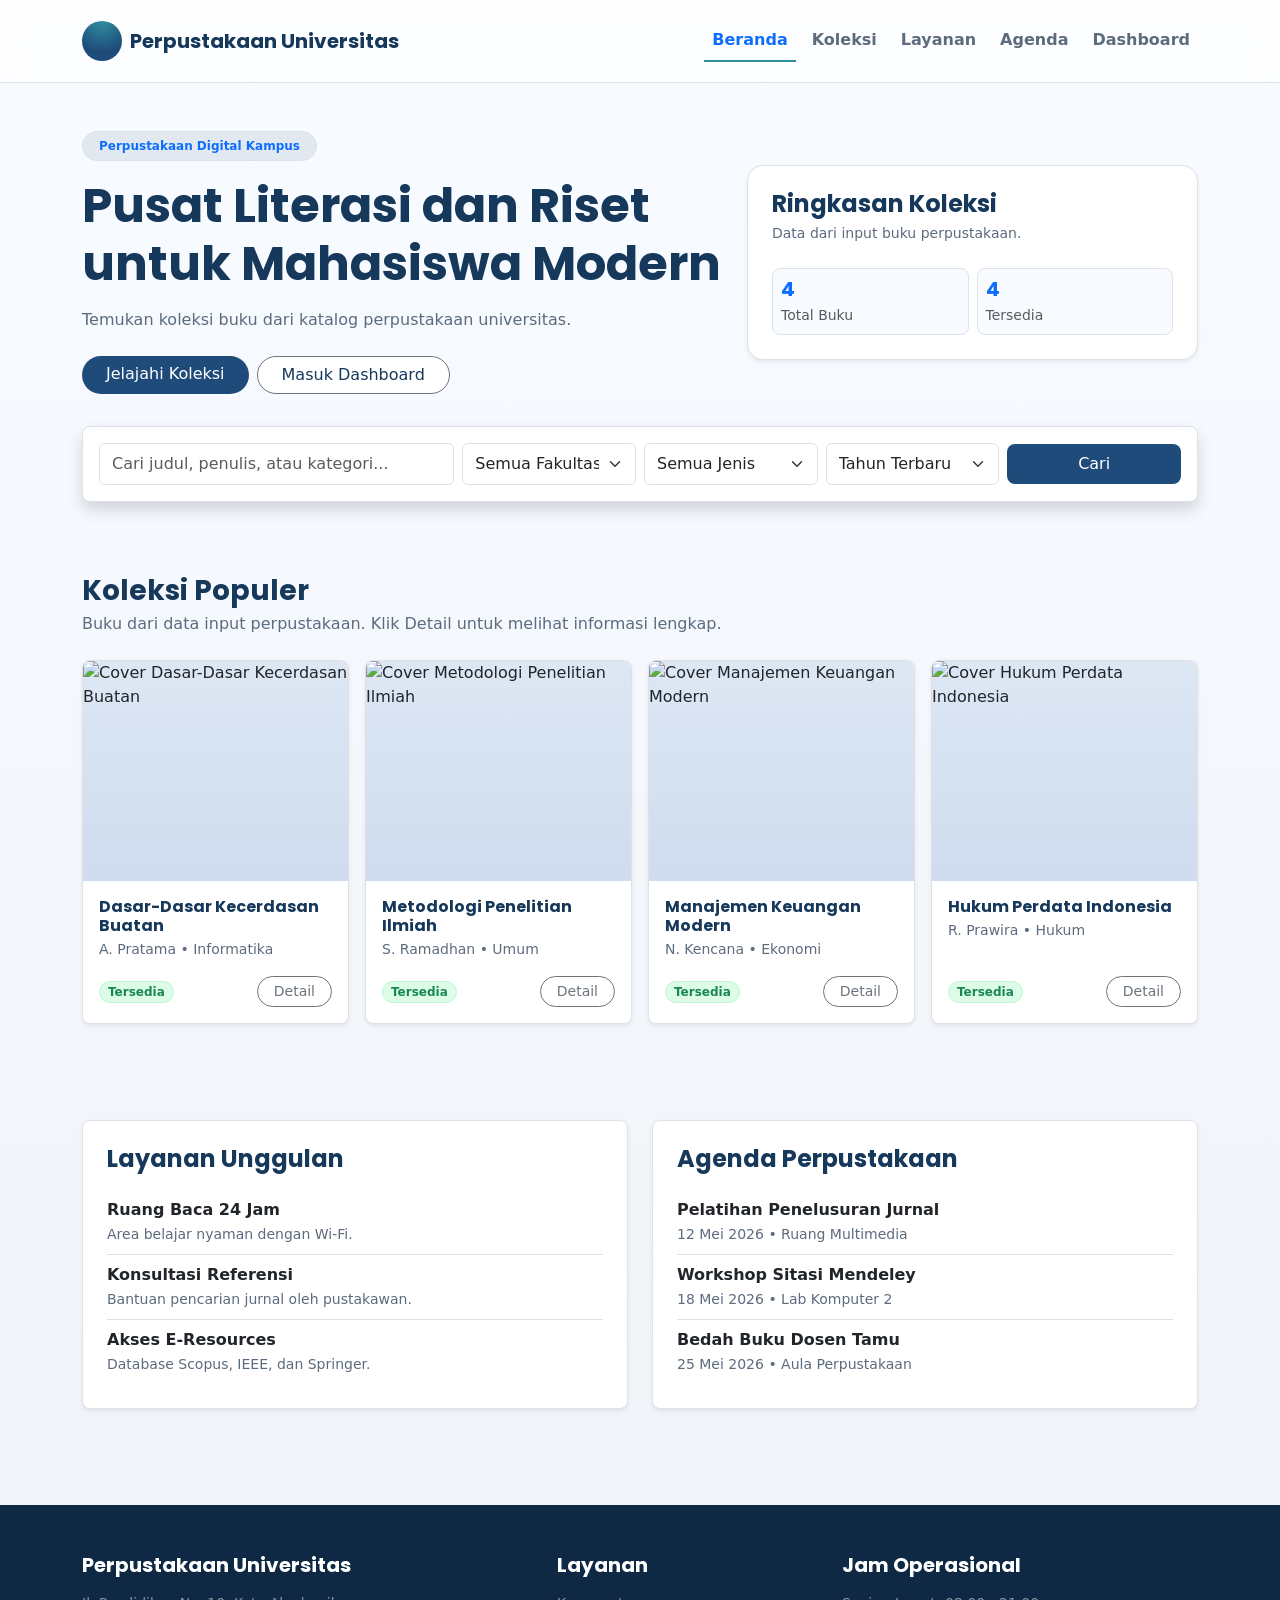
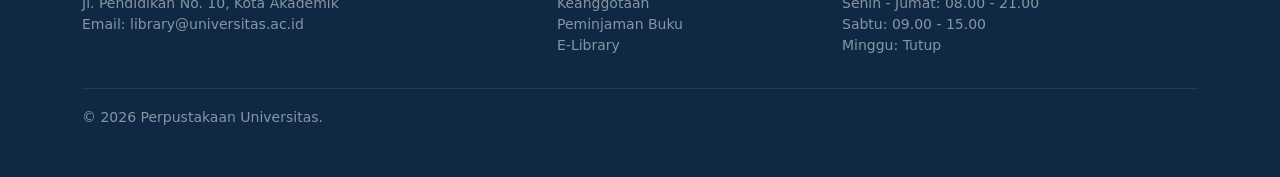
==== commit a0d5b8de: "Update index, dashboard dan javascript" ====
--- a/index.html
+++ b/index.html
@@ -1,64 +1,25 @@
 <!DOCTYPE html>
 <html lang="id">
-
 <head>
   <meta charset="UTF-8" />
   <meta name="viewport" content="width=device-width, initial-scale=1.0" />
   <title>Perpustakaan Universitas - Beranda</title>
   <link href="https://cdn.jsdelivr.net/npm/bootstrap@5.3.3/dist/css/bootstrap.min.css" rel="stylesheet" />
-  <link href="https://fonts.googleapis.com/css2?family=Inter:wght@400;600;700&family=Poppins:wght@600;800&display=swap"
-    rel="stylesheet" />
+  <link href="https://fonts.googleapis.com/css2?family=Inter:wght@400;600;700&family=Poppins:wght@600;800&display=swap" rel="stylesheet" />
   <style>
-    :root {
-      --bs-primary: #1f4b7a;
-      --bs-primary-hover: #16385b;
-      --bs-font-sans-serif: "Inter", sans-serif;
-      --bs-body-font-family: var(--bs-font-sans-serif);
-    }
-
-    body {
-      background: linear-gradient(180deg, #f8fbff 0%, #f3f7fc 55%, #eef3f9 100%);
-    }
-
-    h1,
-    h2,
-    h3,
-    h4,
-    .navbar-brand {
-      font-family: 'Poppins', sans-serif;
-    }
-
-    .brand-logo {
-      width: 40px;
-      aspect-ratio: 1;
-      border-radius: 50%;
-      background: radial-gradient(circle at top, #2f8f9d, #1f4b7a 70%);
-      box-shadow: inset 0 0 0 3px rgba(255, 255, 255, 0.16);
-    }
-
-    .bg-primary-custom {
-      background-color: #1f4b7a !important;
-    }
-
-    .text-primary-custom {
-      color: #16385b !important;
-    }
-
-    .text-muted-custom {
-      color: #5d6b7e !important;
-    }
-
-    .nav-link.active {
-      border-bottom: 2px solid #2f8f9d;
-    }
+    body { background: linear-gradient(180deg, #f8fbff 0%, #f3f7fc 55%, #eef3f9 100%); }
+    h1, h2, h3, h4, .navbar-brand { font-family: 'Poppins', sans-serif; }
+    .brand-logo { width: 40px; aspect-ratio: 1; border-radius: 50%; background: radial-gradient(circle at top, #2f8f9d, #1f4b7a 70%); }
+    .bg-primary-custom { background-color: #1f4b7a !important; }
+    .text-primary-custom { color: #16385b !important; }
+    .text-muted-custom { color: #5d6b7e !important; }
+    .nav-link.active { border-bottom: 2px solid #2f8f9d; }
   </style>
 </head>
-
 <body>
-  <header class="navbar navbar-expand-md sticky-top bg-white bg-opacity-75 border-bottom navbar-light"
-    style="backdrop-filter: blur(12px);">
+  <header class="navbar navbar-expand-md sticky-top bg-white bg-opacity-75 border-bottom" style="backdrop-filter: blur(12px);">
     <div class="container py-2">
-      <a href="index.html" class="navbar-brand d-flex align-items-center gap-2 fw-800 text-primary-custom">
+      <a href="index.html" class="navbar-brand d-flex align-items-center gap-2 fw-bold text-primary-custom">
         <span class="brand-logo d-inline-block"></span>
         <span>Perpustakaan Universitas</span>
       </a>
@@ -66,7 +27,7 @@
         <span class="navbar-toggler-icon"></span>
       </button>
       <div class="collapse navbar-collapse justify-content-end" id="navbarNav">
-        <nav class="navbar-nav gap-2 fw-semibold text-end">
+        <nav class="navbar-nav gap-2 fw-semibold">
           <a class="nav-link active text-primary" href="index.html">Beranda</a>
           <a class="nav-link text-muted-custom" href="#koleksi">Koleksi</a>
           <a class="nav-link text-muted-custom" href="#layanan">Layanan</a>
@@ -82,46 +43,29 @@
       <div class="container">
         <div class="row align-items-center g-4">
           <div class="col-lg-7">
-            <span class="badge rounded-pill text-uppercase text-primary px-3 py-2 border mb-3"
-              style="background: rgba(31, 75, 122, 0.1); border-color: rgba(31, 75, 122, 0.2) !important;">
-              Perpustakaan Digital Kampus
-            </span>
+            <span class="badge rounded-pill text-primary px-3 py-2 border mb-3" style="background: rgba(31,75,122,0.1);">Perpustakaan Digital Kampus</span>
             <h1 class="display-5 fw-bold text-primary-custom mb-3">Pusat Literasi dan Riset untuk Mahasiswa Modern</h1>
-            <p class="text-muted-custom mb-4" style="max-width: 56ch;">
-              Temukan ribuan koleksi buku, jurnal, dan e-resources untuk mendukung
-              pembelajaran, penelitian, serta pengembangan akademik Anda.
-            </p>
+            <p class="text-muted-custom mb-4" style="max-width: 56ch;">Temukan koleksi buku dari katalog perpustakaan universitas.</p>
             <div class="d-flex flex-wrap gap-2">
-              <a class="btn btn-primary bg-primary-custom border-0 rounded-pill px-4 py-2 shadow-sm"
-                href="#koleksi">Jelajahi Koleksi</a>
-              <a class="btn btn-outline-secondary rounded-pill px-4 py-2 bg-white text-primary-custom"
-                href="dashboard.html">Masuk Dashboard</a>
+              <a class="btn btn-primary bg-primary-custom border-0 rounded-pill px-4" href="#koleksi">Jelajahi Koleksi</a>
+              <a class="btn btn-outline-secondary rounded-pill px-4 bg-white text-primary-custom" href="dashboard.html">Masuk Dashboard</a>
             </div>
           </div>
           <div class="col-lg-5">
             <div class="card p-4 rounded-4 shadow-sm border">
               <h3 class="h4 text-primary-custom fw-bold mb-1">Ringkasan Koleksi</h3>
-              <p class="small text-muted-custom mb-4">Data koleksi aktif tahun akademik 2026.</p>
-              <div class="row g-2 text-center">
-                <div class="col-4">
-                  <div class="p-2 border rounded-3 text-start"
-                    style="background: #f7fbff; border-color: #d8e8fa !important;">
-                    <h4 class="h5 fw-bold mb-1 text-primary">12.450+</h4>
-                    <p class="small text-muted mb-0">Buku Cetak</p>
+              <p class="small text-muted-custom mb-4">Data dari input buku perpustakaan.</p>
+              <div class="row g-2">
+                <div class="col-6">
+                  <div class="p-2 border rounded-3" style="background:#f7fbff;">
+                    <h4 class="h5 fw-bold mb-1 text-primary" id="total-buku">0</h4>
+                    <p class="small text-muted mb-0">Total Buku</p>
                   </div>
                 </div>
-                <div class="col-4">
-                  <div class="p-2 border rounded-3 text-start"
-                    style="background: #f7fbff; border-color: #d8e8fa !important;">
-                    <h4 class="h5 fw-bold mb-1 text-primary">8.900+</h4>
-                    <p class="small text-muted mb-0">E-Book</p>
-                  </div>
-                </div>
-                <div class="col-4">
-                  <div class="p-2 border rounded-3 text-start"
-                    style="background: #f7fbff; border-color: #d8e8fa !important;">
-                    <h4 class="h5 fw-bold mb-1 text-primary">2.150+</h4>
-                    <p class="small text-muted mb-0">Jurnal</p>
+                <div class="col-6">
+                  <div class="p-2 border rounded-3" style="background:#f7fbff;">
+                    <h4 class="h5 fw-bold mb-1 text-primary" id="total-tersedia">0</h4>
+                    <p class="small text-muted mb-0">Tersedia</p>
                   </div>
                 </div>
               </div>
@@ -131,15 +75,15 @@
       </div>
     </section>
 
-    <section class="search-bar position-relative" style="z-index: 4; margin-top: -1rem;">
+    <section class="search-bar position-relative" style="z-index:4;margin-top:-1rem;">
       <div class="container">
-        <form class="card p-3 shadow rounded-3 border">
+        <form id="formCari" class="card p-3 shadow rounded-3 border">
           <div class="row g-2 align-items-center">
             <div class="col-md-4 col-12">
-              <input class="form-control py-2" type="text" placeholder="Cari judul, penulis, atau ISBN..." />
+              <input id="cari-kata" class="form-control py-2" type="text" placeholder="Cari judul, penulis, atau kategori..." />
             </div>
             <div class="col-md-2 col-6">
-              <select class="form-select py-2">
+              <select id="cari-fakultas" class="form-select py-2">
                 <option>Semua Fakultas</option>
                 <option>Teknik</option>
                 <option>Ekonomi</option>
@@ -147,7 +91,7 @@
               </select>
             </div>
             <div class="col-md-2 col-6">
-              <select class="form-select py-2">
+              <select id="cari-jenis" class="form-select py-2">
                 <option>Semua Jenis</option>
                 <option>Buku</option>
                 <option>Jurnal</option>
@@ -155,7 +99,7 @@
               </select>
             </div>
             <div class="col-md-2 col-6">
-              <select class="form-select py-2">
+              <select id="cari-tahun" class="form-select py-2">
                 <option>Tahun Terbaru</option>
                 <option>2026</option>
                 <option>2025</option>
@@ -163,7 +107,7 @@
               </select>
             </div>
             <div class="col-md-2 col-6 d-grid">
-              <button class="btn btn-primary bg-primary-custom border-0 py-2 rounded-3" type="button">Cari</button>
+              <button class="btn btn-primary bg-primary-custom border-0 py-2 rounded-3" type="submit">Cari</button>
             </div>
           </div>
         </form>
@@ -173,32 +117,9 @@
     <section id="koleksi" class="py-5 mt-4">
       <div class="container">
         <h2 class="h3 fw-bold text-primary-custom mb-1">Koleksi Populer</h2>
-        <p class="text-muted-custom mb-4" style="max-width: 65ch;">
-          Pilihan buku yang paling sering dipinjam dan direkomendasikan oleh dosen.
-        </p>
-        <div class="row row-cols-1 row-cols-sm-2 row-cols-md-3 row-cols-lg-4 g-3" id="tempat-buku">
-          <div class="col">
-            <article class="card h-100 shadow-sm border rounded-3 overflow-hidden book-card-hover">
-              <div style="height: 220px; background: linear-gradient(180deg, #dde7f4, #cfdcee);">
-                <img class="w-100 h-100 object-fit-cover"
-                  src="https://images.unsplash.com/photo-1481627834876-b7833e8f5570?auto=format&fit=crop&w=600&q=80"
-                  alt="Cover buku Dasar-Dasar Kecerdasan Buatan" />
-              </div>
-              <div class="card-body p-3 d-flex flex-column justify-content-between">
-                <div>
-                  <h3 class="h6 card-title fw-bold text-primary-custom mb-1">Dasar-Dasar Kecerdasan Buatan</h3>
-                  <p class="small text-muted-custom mb-3">A. Pratama • Informatika</p>
-                </div>
-                <div class="d-flex align-items-center justify-content-between">
-                  <span class="badge text-success rounded-pill px-2.5 py-1.5"
-                    style="background: #dcfce7; border: 1px solid #bbf7d0;">Tersedia</span>
-                  <a href="#"
-                    class="btn btn-sm btn-outline-secondary rounded-pill bg-white text-primary-custom border px-3">Detail</a>
-                </div>
-              </div>
-            </article>
-          </div>
-        </div>
+        <p class="text-muted-custom mb-4">Buku dari data input perpustakaan. Klik Detail untuk melihat informasi lengkap.</p>
+        <div class="row row-cols-1 row-cols-sm-2 row-cols-md-3 row-cols-lg-4 g-3" id="tempat-buku"></div>
+        <p id="pesan-kosong" class="text-muted-custom d-none mt-3">Tidak ada buku yang cocok dengan pencarian.</p>
       </div>
     </section>
 
@@ -208,37 +129,17 @@
           <div class="col-md-6">
             <article class="card p-4 h-100 shadow-sm border rounded-3">
               <h3 class="h4 fw-bold text-primary-custom mb-3">Layanan Unggulan</h3>
-              <div class="py-2 border-bottom border-dashed">
-                <strong class="d-block text-dark mb-1">Ruang Baca 24 Jam</strong>
-                <span class="small text-muted-custom">Area belajar nyaman dengan akses Wi-Fi dan stop kontak.</span>
-              </div>
-              <div class="py-2 border-bottom border-dashed">
-                <strong class="d-block text-dark mb-1">Konsultasi Referensi</strong>
-                <span class="small text-muted-custom">Bantuan pencarian jurnal dan sitasi oleh pustakawan.</span>
-              </div>
-              <div class="py-2">
-                <strong class="d-block text-dark mb-1">Akses E-Resources</strong>
-                <span class="small text-muted-custom">Database Scopus, IEEE, dan Springer untuk sivitas
-                  akademika.</span>
-              </div>
+              <div class="py-2 border-bottom"><strong class="d-block">Ruang Baca 24 Jam</strong><span class="small text-muted-custom">Area belajar nyaman dengan Wi-Fi.</span></div>
+              <div class="py-2 border-bottom"><strong class="d-block">Konsultasi Referensi</strong><span class="small text-muted-custom">Bantuan pencarian jurnal oleh pustakawan.</span></div>
+              <div class="py-2"><strong class="d-block">Akses E-Resources</strong><span class="small text-muted-custom">Database Scopus, IEEE, dan Springer.</span></div>
             </article>
           </div>
-
           <div class="col-md-6" id="agenda">
             <article class="card p-4 h-100 shadow-sm border rounded-3">
               <h3 class="h4 fw-bold text-primary-custom mb-3">Agenda Perpustakaan</h3>
-              <div class="py-2 border-bottom border-dashed">
-                <strong class="d-block text-dark mb-1">Pelatihan Penelusuran Jurnal</strong>
-                <span class="small text-muted-custom">12 Mei 2026 • Ruang Multimedia</span>
-              </div>
-              <div class="py-2 border-bottom border-dashed">
-                <strong class="d-block text-dark mb-1">Workshop Sitasi Mendeley</strong>
-                <span class="small text-muted-custom">18 Mei 2026 • Lab Komputer 2</span>
-              </div>
-              <div class="py-2">
-                <strong class="d-block text-dark mb-1">Bedah Buku Dosen Tamu</strong>
-                <span class="small text-muted-custom">25 Mei 2026 • Aula Perpustakaan</span>
-              </div>
+              <div class="py-2 border-bottom"><strong class="d-block">Pelatihan Penelusuran Jurnal</strong><span class="small text-muted-custom">12 Mei 2026 • Ruang Multimedia</span></div>
+              <div class="py-2 border-bottom"><strong class="d-block">Workshop Sitasi Mendeley</strong><span class="small text-muted-custom">18 Mei 2026 • Lab Komputer 2</span></div>
+              <div class="py-2"><strong class="d-block">Bedah Buku Dosen Tamu</strong><span class="small text-muted-custom">25 Mei 2026 • Aula Perpustakaan</span></div>
             </article>
           </div>
         </div>
@@ -246,78 +147,29 @@
     </section>
   </main>
 
-  <footer class="footer bg-dark text-white-50 mt-5" style="background-color: #0f2944 !important;">
+  <footer class="mt-5 text-white-50" style="background-color:#0f2944;">
     <div class="container py-5">
       <div class="row g-4">
         <div class="col-md-5">
           <h4 class="h5 text-white fw-bold mb-3">Perpustakaan Universitas</h4>
-          <p class="small lh-base">
-            Jl. Pendidikan No. 10, Kota Akademik<br />
-            Email: library@universitas.ac.id
-          </p>
+          <p class="small">Jl. Pendidikan No. 10, Kota Akademik<br />Email: library@universitas.ac.id</p>
         </div>
         <div class="col-md-3">
           <h4 class="h5 text-white fw-bold mb-3">Layanan</h4>
-          <ul class="list-unstyled d-flex flex-column gap-2 small">
-            <li><a href="#" class="text-white-50 text-decoration-none hover-white">Keanggotaan</a></li>
-            <li><a href="#" class="text-white-50 text-decoration-none hover-white">Peminjaman Buku</a></li>
-            <li><a href="#" class="text-white-50 text-decoration-none hover-white">E-Library</a></li>
-          </ul>
+          <ul class="list-unstyled small"><li>Keanggotaan</li><li>Peminjaman Buku</li><li>E-Library</li></ul>
         </div>
         <div class="col-md-4">
           <h4 class="h5 text-white fw-bold mb-3">Jam Operasional</h4>
-          <ul class="list-unstyled d-flex flex-column gap-2 small">
-            <li>Senin - Jumat: 08.00 - 21.00</li>
-            <li>Sabtu: 09.00 - 15.00</li>
-            <li>Minggu: Tutup</li>
-          </ul>
+          <ul class="list-unstyled small"><li>Senin - Jumat: 08.00 - 21.00</li><li>Sabtu: 09.00 - 15.00</li><li>Minggu: Tutup</li></ul>
         </div>
       </div>
-      <hr class="mt-4 mb-3 border-secondary" />
-      <div class="d-flex justify-content-between small text-white-50">
-        <small>&copy; 2026 Perpustakaan Universitas. Semua Hak Dilindungi.</small>
-      </div>
+      <hr class="border-secondary" />
+      <small>&copy; 2026 Perpustakaan Universitas.</small>
     </div>
   </footer>
+
   <script src="https://cdn.jsdelivr.net/npm/bootstrap@5.3.3/dist/js/bootstrap.bundle.min.js"></script>
-  <script src="./data/buku.js"></script>
-  <script src="./data/anggota.js"></script>
-  <script src="./data/peminjaman.js"></script>
-  <script>
-    const tempatBuku = document.getElementById('tempat-buku');
-
-    function tampilkanBuku(buku) {
-      let listCardBuku = '';
-
-      buku.forEach((buku) => {
-        const badgeStatus = buku.ketersediaan
-          ? `<span class="badge text-success rounded-pill px-2.5 py-1.5" style="background: #dcfce7; border: 1px solid #bbf7d0;">Tersedia</span>`
-          : `<span class="badge text-danger rounded-pill px-2.5 py-1.5" style="background: #fee2e2; border: 1px solid #fecaca;">Tidak Tersedia</span>`;
-
-        listCardBuku += `
-            <div class="col">
-              <article class="card h-100 shadow-sm border rounded-3 overflow-hidden">
-                <div style="height: 220px; background: linear-gradient(180deg, #dde7f4, #cfdcee);">
-                  <img class="w-100 h-100 object-fit-cover" src="${buku.gambar}" alt="Cover buku ${buku.judul}" />
-                </div>
-                <div class="card-body p-3 d-flex flex-column justify-content-between">
-                  <div>
-                    <h3 class="h6 card-title fw-bold text-primary-custom mb-1">${buku.judul}</h3>
-                    <p class="small text-muted-custom mb-3">${buku.penulis} • ${buku.kategori}</p>
-                  </div>
-                  <div class="d-flex align-items-center justify-content-between">
-                    ${badgeStatus}
-                    <a href="#" class="btn btn-sm btn-outline-secondary rounded-pill bg-white text-primary-custom border px-3">Detail</a>
-                  </div>
-                </div>
-              </article>
-            </div>
-          `;
-      });
-      tempatBuku.innerHTML = listCardBuku;
-    } 
-    tampilkanBuku(buku.slice(0,4));
-  </script>
+  <script src="js/storage.js"></script>
+  <script src="js/index.js"></script>
 </body>
-
-</html>+</html>
